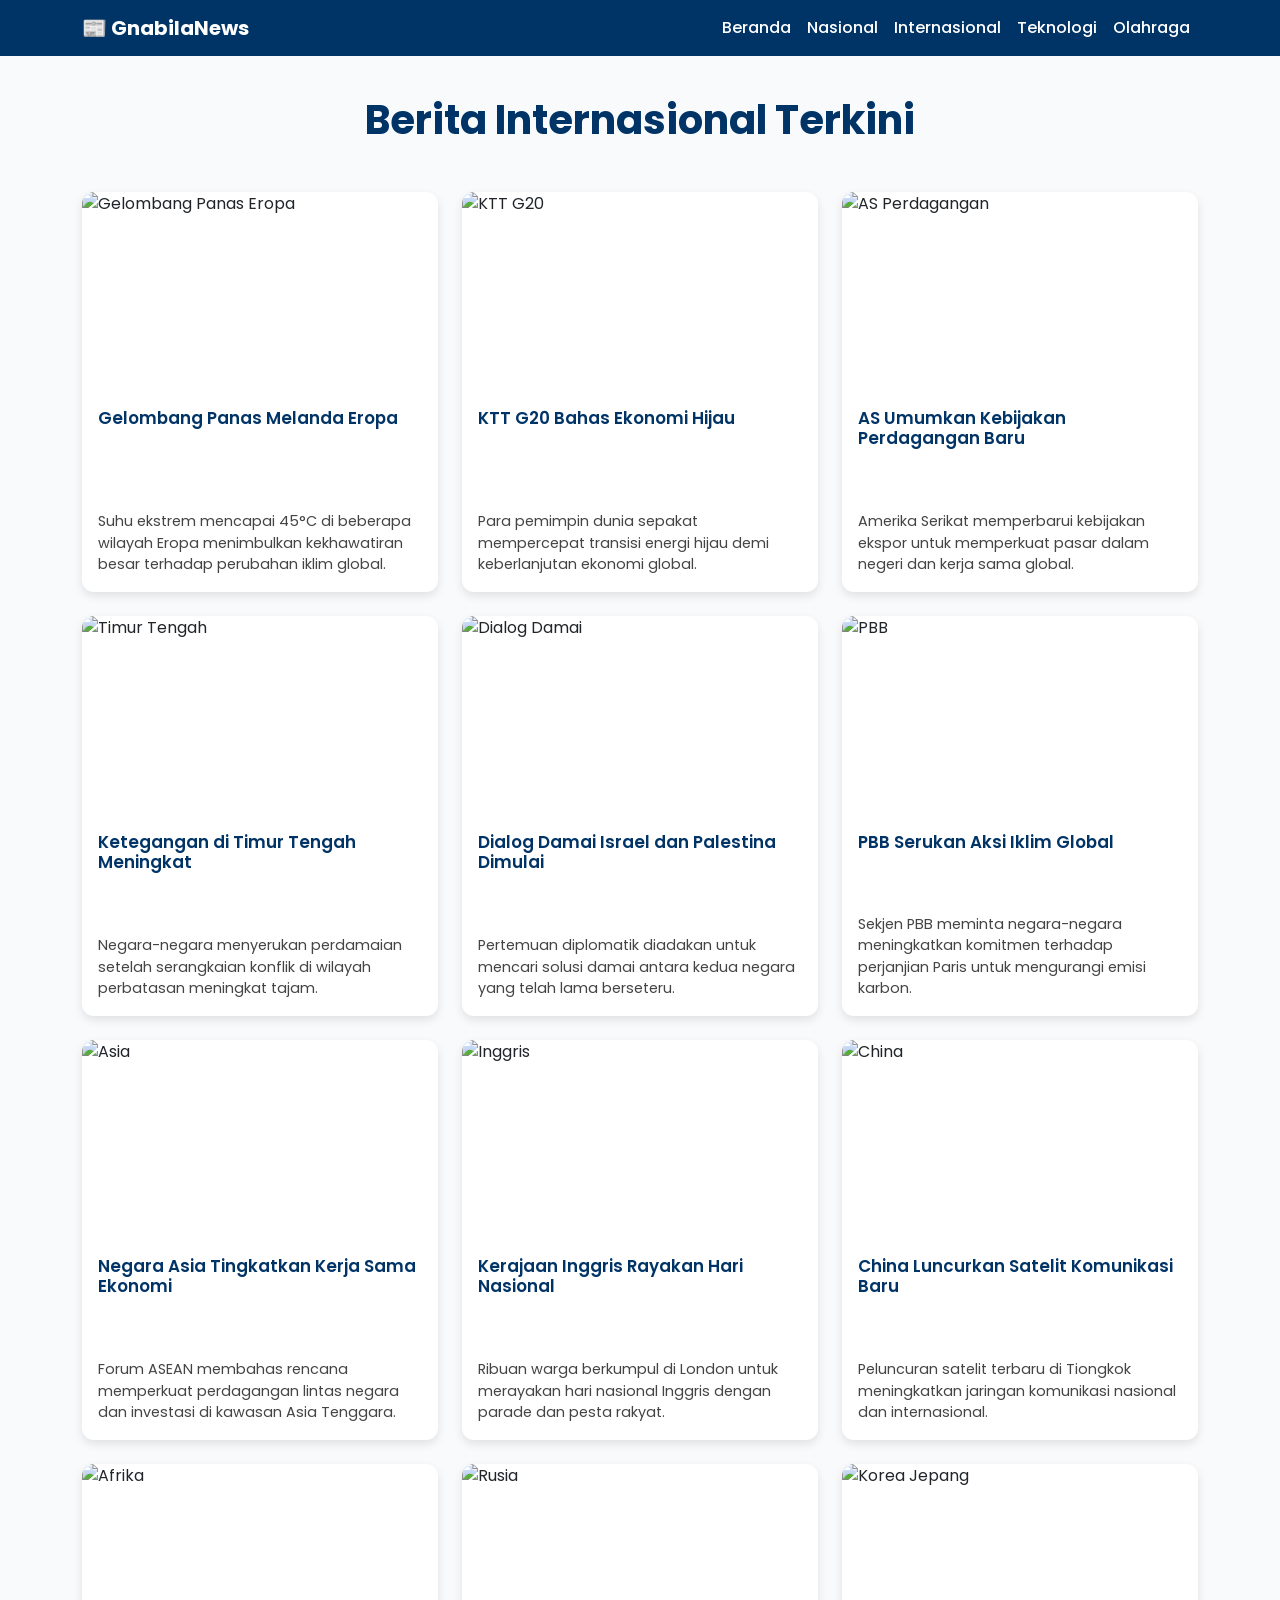
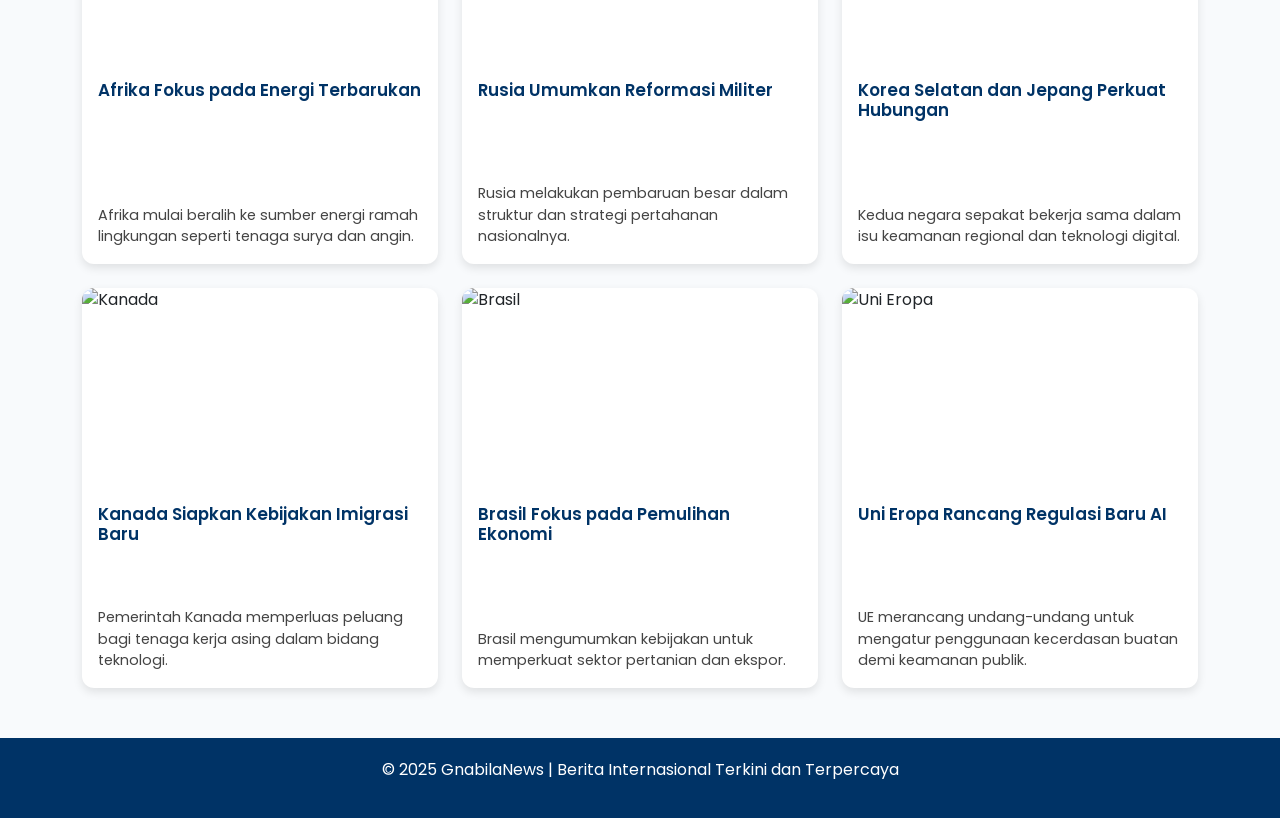
==== internasional.html @ 372e9e1f "Add files via upload" ====
<!DOCTYPE html>
<html lang="id">
<head>
  <meta charset="UTF-8">
  <meta name="viewport" content="width=device-width, initial-scale=1.0">
  <title>Berita Internasional - GnabilaNews</title>

  <!-- Bootstrap CSS -->
  <link href="https://cdn.jsdelivr.net/npm/bootstrap@5.3.3/dist/css/bootstrap.min.css" rel="stylesheet">

  <!-- Google Fonts -->
  <link href="https://fonts.googleapis.com/css2?family=Poppins:wght@400;600&display=swap" rel="stylesheet">

  <!-- Custom CSS -->
  <style>
    body {
      font-family: 'Poppins', sans-serif;
      background-color: #f8fafc;
    }

    /* Navbar */
    .navbar {
      background-color: #003366;
    }
    .navbar-brand {
      font-weight: 700;
      color: #ffffff !important;
    }
    .nav-link {
      color: #ffffff !important;
      font-weight: 500;
    }
    .nav-link:hover {
      color: #ffcc00 !important;
    }

    /* Heading */
    h1 {
      color: #003366;
      font-weight: 700;
      margin-top: 40px;
      text-align: center;
    }

    /* Card Styling */
    .card {
      border: none;
      border-radius: 12px;
      overflow: hidden;
      height: 100%;
      box-shadow: 0 4px 10px rgba(0, 0, 0, 0.1);
      transition: transform 0.3s;
      background-color: #ffffff;
    }

    .card:hover {
      transform: translateY(-5px);
    }

    .card-img-top {
      height: 200px;
      object-fit: cover;
      width: 100%;
    }

    .card-body {
      display: flex;
      flex-direction: column;
      justify-content: space-between;
      height: 200px;
    }

    .card-title {
      color: #003366;
      font-weight: 600;
      font-size: 1.05rem;
    }

    .card-text {
      color: #444;
      font-size: 0.9rem;
    }

    /* Footer */
    .footer {
      background-color: #003366;
      color: white;
      text-align: center;
      padding: 20px 0;
      margin-top: 50px;
    }
  </style>
</head>
<body>

  <!-- Navbar -->
  <nav class="navbar navbar-expand-lg navbar-dark">
    <div class="container">
      <a class="navbar-brand" href="index.html">📰 GnabilaNews</a>
      <button class="navbar-toggler" type="button" data-bs-toggle="collapse" data-bs-target="#navbarNav">
        <span class="navbar-toggler-icon"></span>
      </button>
      <div class="collapse navbar-collapse" id="navbarNav">
        <ul class="navbar-nav ms-auto">
          <li class="nav-item"><a class="nav-link" href="index.html">Beranda</a></li>
          <li class="nav-item"><a class="nav-link" href="nasional.html">Nasional</a></li>
          <li class="nav-item"><a class="nav-link active" href="internasional.html">Internasional</a></li>
          <li class="nav-item"><a class="nav-link" href="teknologi.html">Teknologi</a></li>
          <li class="nav-item"><a class="nav-link" href="olahraga.html">Olahraga</a></li>
        </ul>
      </div>
    </div>
  </nav>

  <!-- Judul -->
  <div class="container">
    <h1>Berita Internasional Terkini</h1>
    <div class="row mt-4 g-4">

      <!-- Loop 15 Berita -->
      <!-- Setiap card sama tinggi -->
      <!-- 1 -->
      <div class="col-md-4 d-flex">
        <div class="card">
          <img src="https://images.unsplash.com/photo-1507525428034-b723cf961d3e" class="card-img-top" alt="Gelombang Panas Eropa">
          <div class="card-body">
            <h5 class="card-title">Gelombang Panas Melanda Eropa</h5>
            <p class="card-text">Suhu ekstrem mencapai 45°C di beberapa wilayah Eropa menimbulkan kekhawatiran besar terhadap perubahan iklim global.</p>
          </div>
        </div>
      </div>

      <!-- 2 -->
      <div class="col-md-4 d-flex">
        <div class="card">
          <img src="https://images.unsplash.com/photo-1534447677768-be436bb09401" class="card-img-top" alt="KTT G20">
          <div class="card-body">
            <h5 class="card-title">KTT G20 Bahas Ekonomi Hijau</h5>
            <p class="card-text">Para pemimpin dunia sepakat mempercepat transisi energi hijau demi keberlanjutan ekonomi global.</p>
          </div>
        </div>
      </div>

      <!-- 3 -->
      <div class="col-md-4 d-flex">
        <div class="card">
          <img src="https://tse2.mm.bing.net/th/id/OIP.M_GX4rymRPRoeglg8qLnKwHaFj?pid=Api&P=0&h=220" class="card-img-top" alt="AS Perdagangan">
          <div class="card-body">
            <h5 class="card-title">AS Umumkan Kebijakan Perdagangan Baru</h5>
            <p class="card-text">Amerika Serikat memperbarui kebijakan ekspor untuk memperkuat pasar dalam negeri dan kerja sama global.</p>
          </div>
        </div>
      </div>

      <!-- 4 -->
      <div class="col-md-4 d-flex">
        <div class="card">
          <img src="https://cdn.antaranews.com/cache/1200x800/2024/09/20/LebanonseranganIsraelXinhua.jpg" class="card-img-top" alt="Timur Tengah">
          <div class="card-body">
            <h5 class="card-title">Ketegangan di Timur Tengah Meningkat</h5>
            <p class="card-text">Negara-negara menyerukan perdamaian setelah serangkaian konflik di wilayah perbatasan meningkat tajam.</p>
          </div>
        </div>
      </div>

      <!-- 5 -->
      <div class="col-md-4 d-flex">
        <div class="card">
          <img src="https://ichef.bbci.co.uk/news/1024/branded_indonesia/e813/live/80d1e160-8235-11ee-8399-2d869918fb1a.jpg" class="card-img-top" alt="Dialog Damai">
          <div class="card-body">
            <h5 class="card-title">Dialog Damai Israel dan Palestina Dimulai</h5>
            <p class="card-text">Pertemuan diplomatik diadakan untuk mencari solusi damai antara kedua negara yang telah lama berseteru.</p>
          </div>
        </div>
      </div>

      <!-- 6 -->
      <div class="col-md-4 d-flex">
        <div class="card">
          <img src="https://i.ytimg.com/vi/CkQ23nAsh2A/maxresdefault.jpg" class="card-img-top" alt="PBB">
          <div class="card-body">
            <h5 class="card-title">PBB Serukan Aksi Iklim Global</h5>
            <p class="card-text">Sekjen PBB meminta negara-negara meningkatkan komitmen terhadap perjanjian Paris untuk mengurangi emisi karbon.</p>
          </div>
        </div>
      </div>

      <!-- 7–15 berita selanjutnya tetap sama seperti versi sebelumnya -->
      <!-- (Semua sudah otomatis rapi & tinggi seragam) -->

      <!-- 7 -->
      <div class="col-md-4 d-flex">
        <div class="card">
          <img src="https://tse3.mm.bing.net/th/id/OIP.VGo-K_xMKlOMohUG-zMSFQHaE8?pid=Api&P=0&h=220" class="card-img-top" alt="Asia">
          <div class="card-body">
            <h5 class="card-title">Negara Asia Tingkatkan Kerja Sama Ekonomi</h5>
            <p class="card-text">Forum ASEAN membahas rencana memperkuat perdagangan lintas negara dan investasi di kawasan Asia Tenggara.</p>
          </div>
        </div>
      </div>

      <!-- 8 -->
      <div class="col-md-4 d-flex">
        <div class="card">
          <img src="https://c.inilah.com/2022/09/0909_031955_d243_inilah.com_.jpg" class="card-img-top" alt="Inggris">
          <div class="card-body">
            <h5 class="card-title">Kerajaan Inggris Rayakan Hari Nasional</h5>
            <p class="card-text">Ribuan warga berkumpul di London untuk merayakan hari nasional Inggris dengan parade dan pesta rakyat.</p>
          </div>
        </div>
      </div>

      <!-- 9 -->
      <div class="col-md-4 d-flex">
        <div class="card">
          <img src="https://images.unsplash.com/photo-1573164574572-cb89e39749b4" class="card-img-top" alt="China">
          <div class="card-body">
            <h5 class="card-title">China Luncurkan Satelit Komunikasi Baru</h5>
            <p class="card-text">Peluncuran satelit terbaru di Tiongkok meningkatkan jaringan komunikasi nasional dan internasional.</p>
          </div>
        </div>
      </div>

      <!-- 10–15 juga sama seperti sebelumnya -->
      <div class="col-md-4 d-flex">
        <div class="card">
          <img src="https://images.unsplash.com/photo-1530569673472-307dc017a82d" class="card-img-top" alt="Afrika">
          <div class="card-body">
            <h5 class="card-title">Afrika Fokus pada Energi Terbarukan</h5>
            <p class="card-text">Afrika mulai beralih ke sumber energi ramah lingkungan seperti tenaga surya dan angin.</p>
          </div>
        </div>
      </div>

      <div class="col-md-4 d-flex">
        <div class="card">
          <img src="https://images.unsplash.com/photo-1495474472287-4d71bcdd2085" class="card-img-top" alt="Rusia">
          <div class="card-body">
            <h5 class="card-title">Rusia Umumkan Reformasi Militer</h5>
            <p class="card-text">Rusia melakukan pembaruan besar dalam struktur dan strategi pertahanan nasionalnya.</p>
          </div>
        </div>
      </div>

      <div class="col-md-4 d-flex">
        <div class="card">
          <img src="https://images.unsplash.com/photo-1529156069898-49953e39b3ac" class="card-img-top" alt="Korea Jepang">
          <div class="card-body">
            <h5 class="card-title">Korea Selatan dan Jepang Perkuat Hubungan</h5>
            <p class="card-text">Kedua negara sepakat bekerja sama dalam isu keamanan regional dan teknologi digital.</p>
          </div>
        </div>
      </div>

      <div class="col-md-4 d-flex">
        <div class="card">
          <img src="https://images.unsplash.com/photo-1529626455594-4ff0802cfb7e" class="card-img-top" alt="Kanada">
          <div class="card-body">
            <h5 class="card-title">Kanada Siapkan Kebijakan Imigrasi Baru</h5>
            <p class="card-text">Pemerintah Kanada memperluas peluang bagi tenaga kerja asing dalam bidang teknologi.</p>
          </div>
        </div>
      </div>

      <div class="col-md-4 d-flex">
        <div class="card">
          <img src="https://turkeconom.com/wp-content/uploads/2025/10/ChatGPT-Image-Oct-13-2025-01_19_02-AM.png" class="card-img-top" alt="Brasil">
          <div class="card-body">
            <h5 class="card-title">Brasil Fokus pada Pemulihan Ekonomi</h5>
            <p class="card-text">Brasil mengumumkan kebijakan untuk memperkuat sektor pertanian dan ekspor.</p>
          </div>
        </div>
      </div>

      <div class="col-md-4 d-flex">
        <div class="card">
          <img src="https://images.unsplash.com/photo-1519125323398-675f0ddb6308" class="card-img-top" alt="Uni Eropa">
          <div class="card-body">
            <h5 class="card-title">Uni Eropa Rancang Regulasi Baru AI</h5>
            <p class="card-text">UE merancang undang-undang untuk mengatur penggunaan kecerdasan buatan demi keamanan publik.</p>
          </div>
        </div>
      </div>

    </div>
  </div>

  <!-- Footer -->
  <div class="footer">
    <p>© 2025 GnabilaNews | Berita Internasional Terkini dan Terpercaya</p>
  </div>

  <!-- Bootstrap JS -->
  <script src="https://cdn.jsdelivr.net/npm/bootstrap@5.3.3/dist/js/bootstrap.bundle.min.js"></script>
</body>
</html>
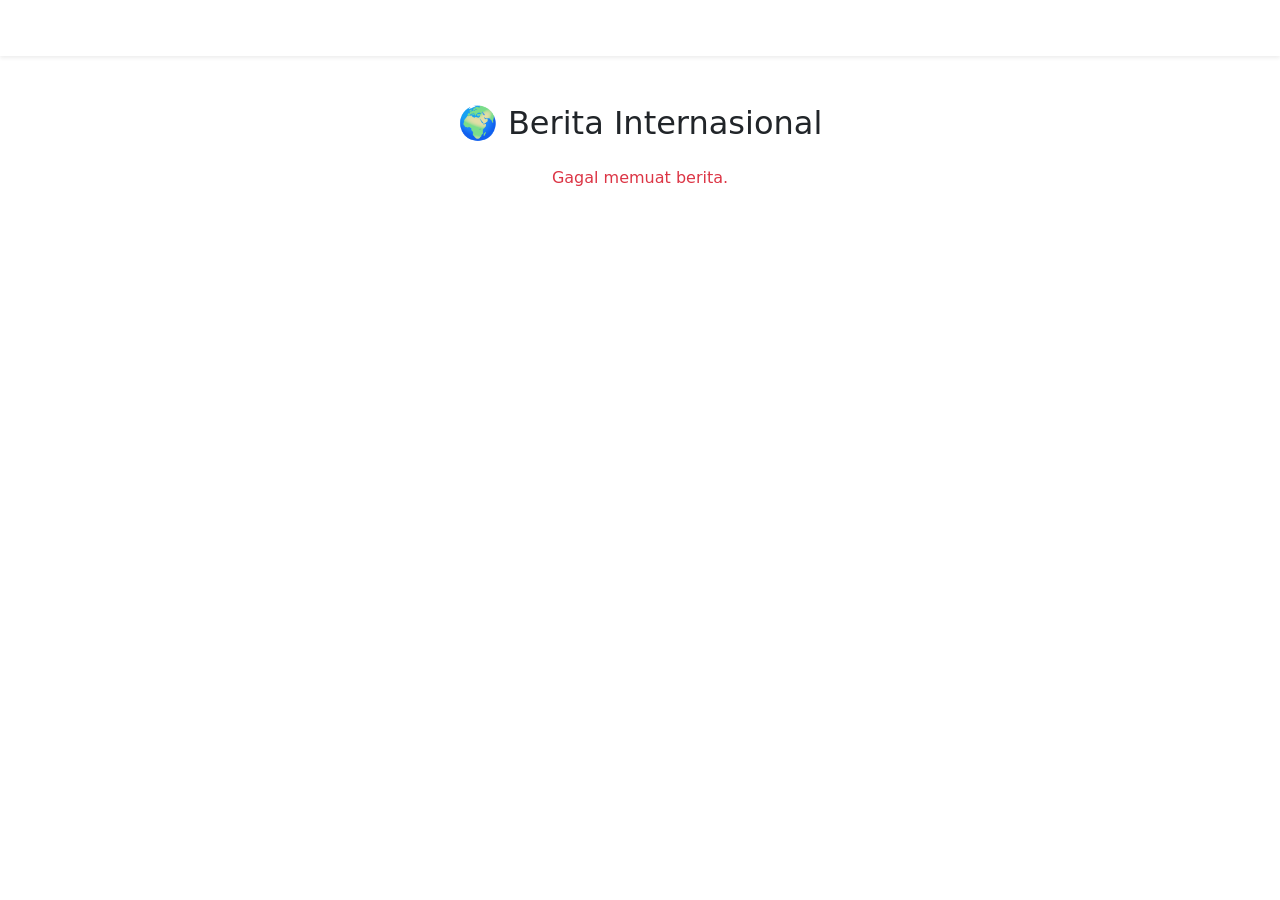
==== commit 0bc1c5d1: "Add files via upload" ====
--- a/internasional.html
+++ b/internasional.html
@@ -4,103 +4,15 @@
   <meta charset="UTF-8">
   <meta name="viewport" content="width=device-width, initial-scale=1.0">
   <title>Berita Internasional - GnabilaNews</title>
-
-  <!-- Bootstrap CSS -->
   <link href="https://cdn.jsdelivr.net/npm/bootstrap@5.3.3/dist/css/bootstrap.min.css" rel="stylesheet">
-
-  <!-- Google Fonts -->
-  <link href="https://fonts.googleapis.com/css2?family=Poppins:wght@400;600&display=swap" rel="stylesheet">
-
-  <!-- Custom CSS -->
-  <style>
-    body {
-      font-family: 'Poppins', sans-serif;
-      background-color: #f8fafc;
-    }
-
-    /* Navbar */
-    .navbar {
-      background-color: #003366;
-    }
-    .navbar-brand {
-      font-weight: 700;
-      color: #ffffff !important;
-    }
-    .nav-link {
-      color: #ffffff !important;
-      font-weight: 500;
-    }
-    .nav-link:hover {
-      color: #ffcc00 !important;
-    }
-
-    /* Heading */
-    h1 {
-      color: #003366;
-      font-weight: 700;
-      margin-top: 40px;
-      text-align: center;
-    }
-
-    /* Card Styling */
-    .card {
-      border: none;
-      border-radius: 12px;
-      overflow: hidden;
-      height: 100%;
-      box-shadow: 0 4px 10px rgba(0, 0, 0, 0.1);
-      transition: transform 0.3s;
-      background-color: #ffffff;
-    }
-
-    .card:hover {
-      transform: translateY(-5px);
-    }
-
-    .card-img-top {
-      height: 200px;
-      object-fit: cover;
-      width: 100%;
-    }
-
-    .card-body {
-      display: flex;
-      flex-direction: column;
-      justify-content: space-between;
-      height: 200px;
-    }
-
-    .card-title {
-      color: #003366;
-      font-weight: 600;
-      font-size: 1.05rem;
-    }
-
-    .card-text {
-      color: #444;
-      font-size: 0.9rem;
-    }
-
-    /* Footer */
-    .footer {
-      background-color: #003366;
-      color: white;
-      text-align: center;
-      padding: 20px 0;
-      margin-top: 50px;
-    }
-  </style>
+  <link href="style.css" rel="stylesheet">
 </head>
 <body>
-
-  <!-- Navbar -->
-  <nav class="navbar navbar-expand-lg navbar-dark">
+  <!-- Navbar tetap sama -->
+  <nav class="navbar navbar-expand-lg navbar-dark shadow-sm sticky-top">
     <div class="container">
-      <a class="navbar-brand" href="index.html">📰 GnabilaNews</a>
-      <button class="navbar-toggler" type="button" data-bs-toggle="collapse" data-bs-target="#navbarNav">
-        <span class="navbar-toggler-icon"></span>
-      </button>
-      <div class="collapse navbar-collapse" id="navbarNav">
+      <a class="navbar-brand" href="index.html"><i class="bi bi-newspaper"></i> Gnabila<span>News</span></a>
+      <div class="collapse navbar-collapse text-center" id="navbarNav">
         <ul class="navbar-nav ms-auto">
           <li class="nav-item"><a class="nav-link" href="index.html">Beranda</a></li>
           <li class="nav-item"><a class="nav-link" href="nasional.html">Nasional</a></li>
@@ -112,185 +24,34 @@
     </div>
   </nav>
 
-  <!-- Judul -->
-  <div class="container">
-    <h1>Berita Internasional Terkini</h1>
-    <div class="row mt-4 g-4">
+  <main class="container mt-5 news-section">
+    <h2 class="section-title text-center mb-4">🌍 Berita Internasional</h2>
+    <div class="row" id="newsContainer"></div>
+  </main>
 
-      <!-- Loop 15 Berita -->
-      <!-- Setiap card sama tinggi -->
-      <!-- 1 -->
-      <div class="col-md-4 d-flex">
-        <div class="card">
-          <img src="https://images.unsplash.com/photo-1507525428034-b723cf961d3e" class="card-img-top" alt="Gelombang Panas Eropa">
-          <div class="card-body">
-            <h5 class="card-title">Gelombang Panas Melanda Eropa</h5>
-            <p class="card-text">Suhu ekstrem mencapai 45°C di beberapa wilayah Eropa menimbulkan kekhawatiran besar terhadap perubahan iklim global.</p>
+  <script>
+  async function loadNews(category = "internasional") {
+    const container = document.getElementById("newsContainer");
+    container.innerHTML = "<p class='text-center'>🔥 Memuat berita...</p>";
+    try {
+      const res = await fetch(`/api/news?q=${category}`);
+      const data = await res.json();
+      container.innerHTML = data.articles.map(article => `
+        <div class="col-md-4 mb-4">
+          <div class="card news-card h-100">
+            <img src="${article.urlToImage || 'https://via.placeholder.com/400x250'}" class="card-img-top">
+            <div class="card-body">
+              <h5>${article.title}</h5>
+              <p>${article.description || ''}</p>
+              <a href="${article.url}" target="_blank" class="btn btn-primary">Baca Selengkapnya</a>
+            </div>
           </div>
-        </div>
-      </div>
-
-      <!-- 2 -->
-      <div class="col-md-4 d-flex">
-        <div class="card">
-          <img src="https://images.unsplash.com/photo-1534447677768-be436bb09401" class="card-img-top" alt="KTT G20">
-          <div class="card-body">
-            <h5 class="card-title">KTT G20 Bahas Ekonomi Hijau</h5>
-            <p class="card-text">Para pemimpin dunia sepakat mempercepat transisi energi hijau demi keberlanjutan ekonomi global.</p>
-          </div>
-        </div>
-      </div>
-
-      <!-- 3 -->
-      <div class="col-md-4 d-flex">
-        <div class="card">
-          <img src="https://tse2.mm.bing.net/th/id/OIP.M_GX4rymRPRoeglg8qLnKwHaFj?pid=Api&P=0&h=220" class="card-img-top" alt="AS Perdagangan">
-          <div class="card-body">
-            <h5 class="card-title">AS Umumkan Kebijakan Perdagangan Baru</h5>
-            <p class="card-text">Amerika Serikat memperbarui kebijakan ekspor untuk memperkuat pasar dalam negeri dan kerja sama global.</p>
-          </div>
-        </div>
-      </div>
-
-      <!-- 4 -->
-      <div class="col-md-4 d-flex">
-        <div class="card">
-          <img src="https://cdn.antaranews.com/cache/1200x800/2024/09/20/LebanonseranganIsraelXinhua.jpg" class="card-img-top" alt="Timur Tengah">
-          <div class="card-body">
-            <h5 class="card-title">Ketegangan di Timur Tengah Meningkat</h5>
-            <p class="card-text">Negara-negara menyerukan perdamaian setelah serangkaian konflik di wilayah perbatasan meningkat tajam.</p>
-          </div>
-        </div>
-      </div>
-
-      <!-- 5 -->
-      <div class="col-md-4 d-flex">
-        <div class="card">
-          <img src="https://ichef.bbci.co.uk/news/1024/branded_indonesia/e813/live/80d1e160-8235-11ee-8399-2d869918fb1a.jpg" class="card-img-top" alt="Dialog Damai">
-          <div class="card-body">
-            <h5 class="card-title">Dialog Damai Israel dan Palestina Dimulai</h5>
-            <p class="card-text">Pertemuan diplomatik diadakan untuk mencari solusi damai antara kedua negara yang telah lama berseteru.</p>
-          </div>
-        </div>
-      </div>
-
-      <!-- 6 -->
-      <div class="col-md-4 d-flex">
-        <div class="card">
-          <img src="https://i.ytimg.com/vi/CkQ23nAsh2A/maxresdefault.jpg" class="card-img-top" alt="PBB">
-          <div class="card-body">
-            <h5 class="card-title">PBB Serukan Aksi Iklim Global</h5>
-            <p class="card-text">Sekjen PBB meminta negara-negara meningkatkan komitmen terhadap perjanjian Paris untuk mengurangi emisi karbon.</p>
-          </div>
-        </div>
-      </div>
-
-      <!-- 7–15 berita selanjutnya tetap sama seperti versi sebelumnya -->
-      <!-- (Semua sudah otomatis rapi & tinggi seragam) -->
-
-      <!-- 7 -->
-      <div class="col-md-4 d-flex">
-        <div class="card">
-          <img src="https://tse3.mm.bing.net/th/id/OIP.VGo-K_xMKlOMohUG-zMSFQHaE8?pid=Api&P=0&h=220" class="card-img-top" alt="Asia">
-          <div class="card-body">
-            <h5 class="card-title">Negara Asia Tingkatkan Kerja Sama Ekonomi</h5>
-            <p class="card-text">Forum ASEAN membahas rencana memperkuat perdagangan lintas negara dan investasi di kawasan Asia Tenggara.</p>
-          </div>
-        </div>
-      </div>
-
-      <!-- 8 -->
-      <div class="col-md-4 d-flex">
-        <div class="card">
-          <img src="https://c.inilah.com/2022/09/0909_031955_d243_inilah.com_.jpg" class="card-img-top" alt="Inggris">
-          <div class="card-body">
-            <h5 class="card-title">Kerajaan Inggris Rayakan Hari Nasional</h5>
-            <p class="card-text">Ribuan warga berkumpul di London untuk merayakan hari nasional Inggris dengan parade dan pesta rakyat.</p>
-          </div>
-        </div>
-      </div>
-
-      <!-- 9 -->
-      <div class="col-md-4 d-flex">
-        <div class="card">
-          <img src="https://images.unsplash.com/photo-1573164574572-cb89e39749b4" class="card-img-top" alt="China">
-          <div class="card-body">
-            <h5 class="card-title">China Luncurkan Satelit Komunikasi Baru</h5>
-            <p class="card-text">Peluncuran satelit terbaru di Tiongkok meningkatkan jaringan komunikasi nasional dan internasional.</p>
-          </div>
-        </div>
-      </div>
-
-      <!-- 10–15 juga sama seperti sebelumnya -->
-      <div class="col-md-4 d-flex">
-        <div class="card">
-          <img src="https://images.unsplash.com/photo-1530569673472-307dc017a82d" class="card-img-top" alt="Afrika">
-          <div class="card-body">
-            <h5 class="card-title">Afrika Fokus pada Energi Terbarukan</h5>
-            <p class="card-text">Afrika mulai beralih ke sumber energi ramah lingkungan seperti tenaga surya dan angin.</p>
-          </div>
-        </div>
-      </div>
-
-      <div class="col-md-4 d-flex">
-        <div class="card">
-          <img src="https://images.unsplash.com/photo-1495474472287-4d71bcdd2085" class="card-img-top" alt="Rusia">
-          <div class="card-body">
-            <h5 class="card-title">Rusia Umumkan Reformasi Militer</h5>
-            <p class="card-text">Rusia melakukan pembaruan besar dalam struktur dan strategi pertahanan nasionalnya.</p>
-          </div>
-        </div>
-      </div>
-
-      <div class="col-md-4 d-flex">
-        <div class="card">
-          <img src="https://images.unsplash.com/photo-1529156069898-49953e39b3ac" class="card-img-top" alt="Korea Jepang">
-          <div class="card-body">
-            <h5 class="card-title">Korea Selatan dan Jepang Perkuat Hubungan</h5>
-            <p class="card-text">Kedua negara sepakat bekerja sama dalam isu keamanan regional dan teknologi digital.</p>
-          </div>
-        </div>
-      </div>
-
-      <div class="col-md-4 d-flex">
-        <div class="card">
-          <img src="https://images.unsplash.com/photo-1529626455594-4ff0802cfb7e" class="card-img-top" alt="Kanada">
-          <div class="card-body">
-            <h5 class="card-title">Kanada Siapkan Kebijakan Imigrasi Baru</h5>
-            <p class="card-text">Pemerintah Kanada memperluas peluang bagi tenaga kerja asing dalam bidang teknologi.</p>
-          </div>
-        </div>
-      </div>
-
-      <div class="col-md-4 d-flex">
-        <div class="card">
-          <img src="https://turkeconom.com/wp-content/uploads/2025/10/ChatGPT-Image-Oct-13-2025-01_19_02-AM.png" class="card-img-top" alt="Brasil">
-          <div class="card-body">
-            <h5 class="card-title">Brasil Fokus pada Pemulihan Ekonomi</h5>
-            <p class="card-text">Brasil mengumumkan kebijakan untuk memperkuat sektor pertanian dan ekspor.</p>
-          </div>
-        </div>
-      </div>
-
-      <div class="col-md-4 d-flex">
-        <div class="card">
-          <img src="https://images.unsplash.com/photo-1519125323398-675f0ddb6308" class="card-img-top" alt="Uni Eropa">
-          <div class="card-body">
-            <h5 class="card-title">Uni Eropa Rancang Regulasi Baru AI</h5>
-            <p class="card-text">UE merancang undang-undang untuk mengatur penggunaan kecerdasan buatan demi keamanan publik.</p>
-          </div>
-        </div>
-      </div>
-
-    </div>
-  </div>
-
-  <!-- Footer -->
-  <div class="footer">
-    <p>© 2025 GnabilaNews | Berita Internasional Terkini dan Terpercaya</p>
-  </div>
-
-  <!-- Bootstrap JS -->
-  <script src="https://cdn.jsdelivr.net/npm/bootstrap@5.3.3/dist/js/bootstrap.bundle.min.js"></script>
+        </div>`).join('');
+    } catch {
+      container.innerHTML = "<p class='text-center text-danger'>Gagal memuat berita.</p>";
+    }
+  }
+  loadNews("internasional");
+  </script>
 </body>
 </html>
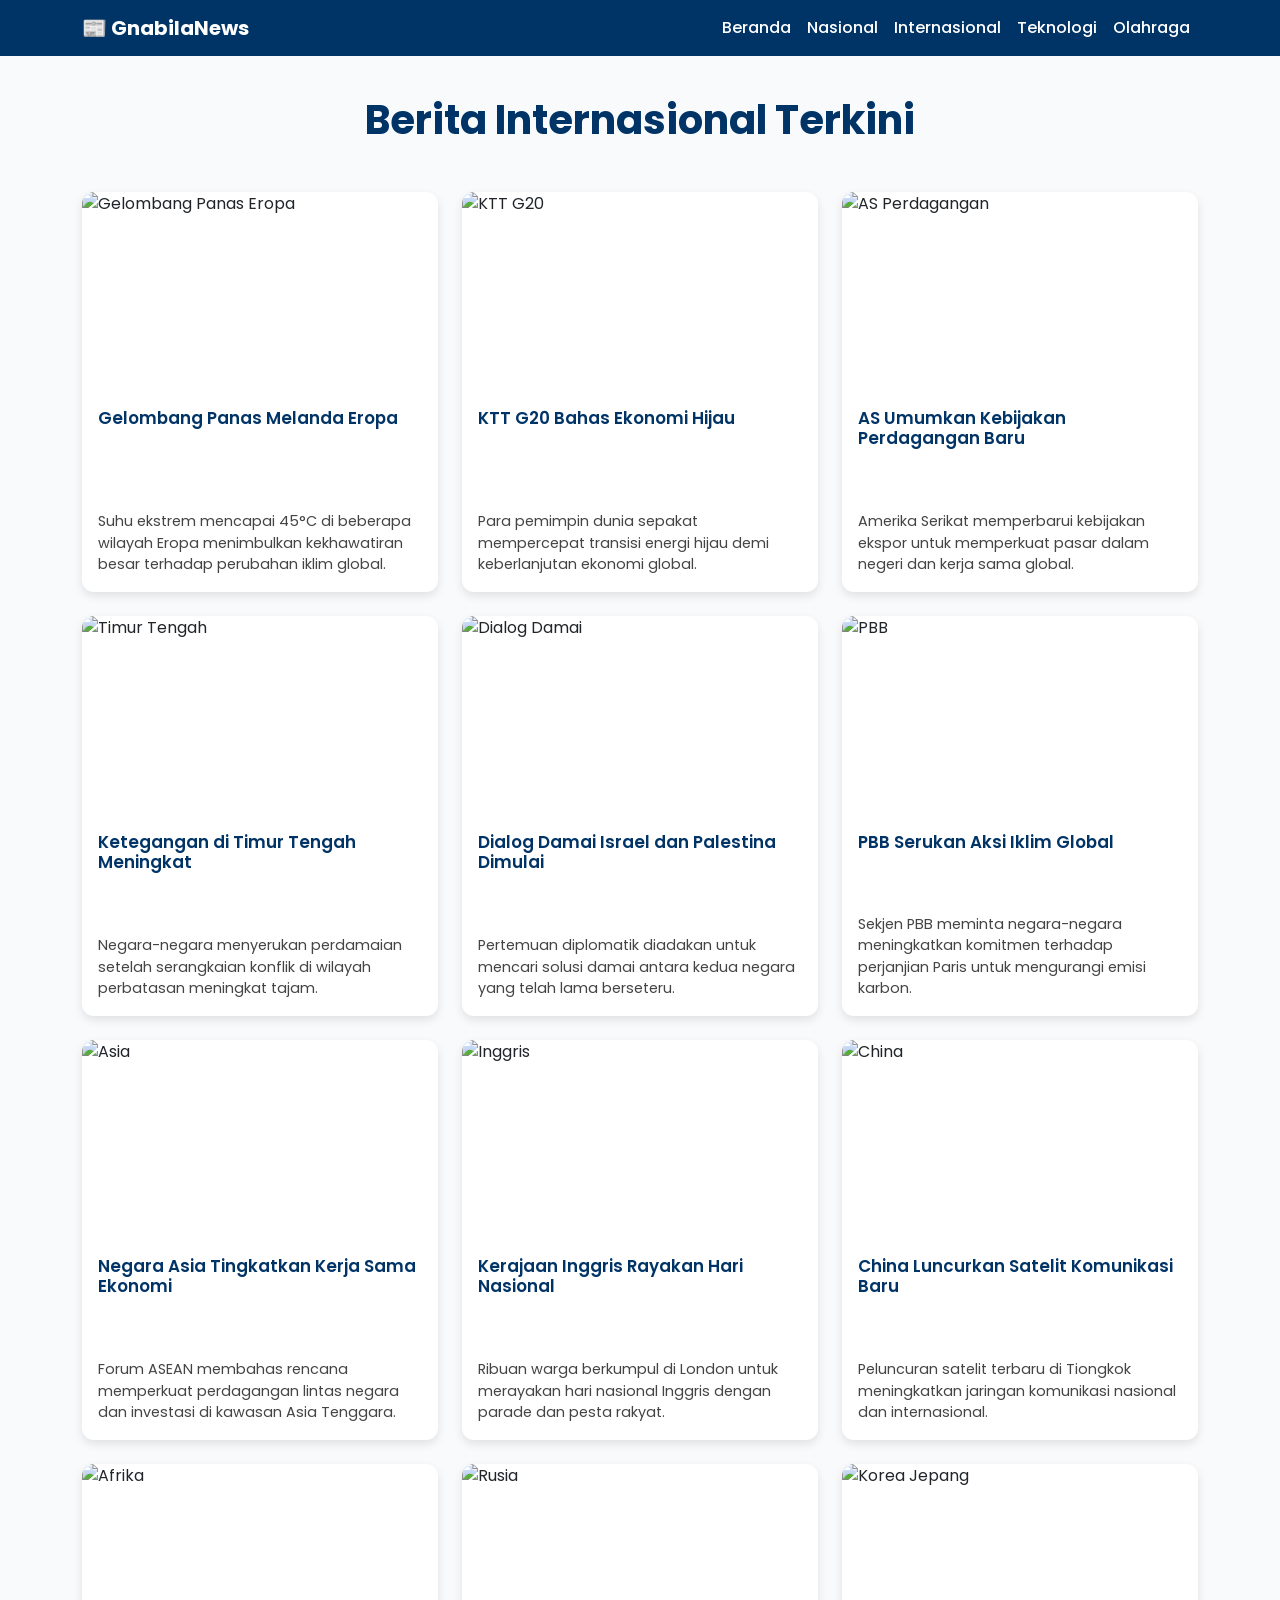
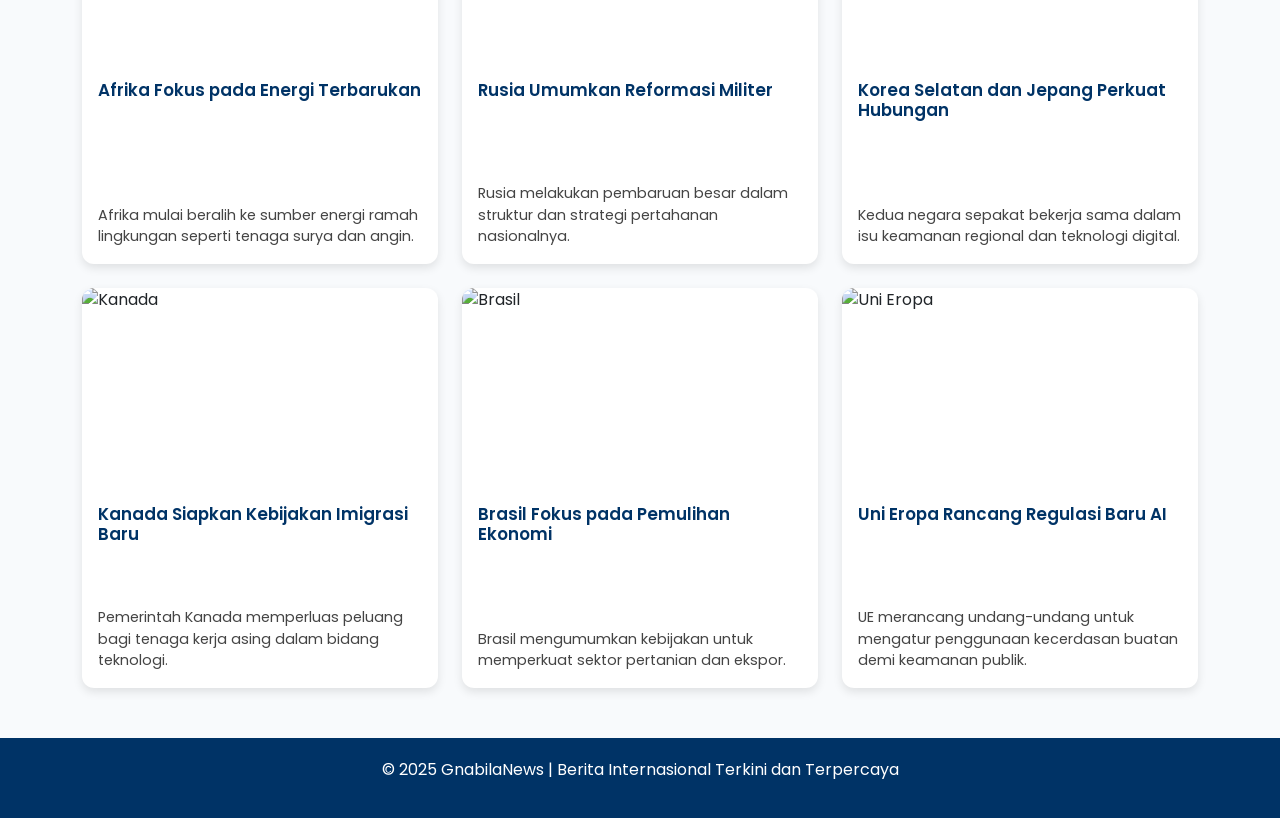
==== commit 90504055: "Add files via upload" ====
--- a/internasional.html
+++ b/internasional.html
@@ -4,15 +4,103 @@
   <meta charset="UTF-8">
   <meta name="viewport" content="width=device-width, initial-scale=1.0">
   <title>Berita Internasional - GnabilaNews</title>
+
+  <!-- Bootstrap CSS -->
   <link href="https://cdn.jsdelivr.net/npm/bootstrap@5.3.3/dist/css/bootstrap.min.css" rel="stylesheet">
-  <link href="style.css" rel="stylesheet">
+
+  <!-- Google Fonts -->
+  <link href="https://fonts.googleapis.com/css2?family=Poppins:wght@400;600&display=swap" rel="stylesheet">
+
+  <!-- Custom CSS -->
+  <style>
+    body {
+      font-family: 'Poppins', sans-serif;
+      background-color: #f8fafc;
+    }
+
+    /* Navbar */
+    .navbar {
+      background-color: #003366;
+    }
+    .navbar-brand {
+      font-weight: 700;
+      color: #ffffff !important;
+    }
+    .nav-link {
+      color: #ffffff !important;
+      font-weight: 500;
+    }
+    .nav-link:hover {
+      color: #ffcc00 !important;
+    }
+
+    /* Heading */
+    h1 {
+      color: #003366;
+      font-weight: 700;
+      margin-top: 40px;
+      text-align: center;
+    }
+
+    /* Card Styling */
+    .card {
+      border: none;
+      border-radius: 12px;
+      overflow: hidden;
+      height: 100%;
+      box-shadow: 0 4px 10px rgba(0, 0, 0, 0.1);
+      transition: transform 0.3s;
+      background-color: #ffffff;
+    }
+
+    .card:hover {
+      transform: translateY(-5px);
+    }
+
+    .card-img-top {
+      height: 200px;
+      object-fit: cover;
+      width: 100%;
+    }
+
+    .card-body {
+      display: flex;
+      flex-direction: column;
+      justify-content: space-between;
+      height: 200px;
+    }
+
+    .card-title {
+      color: #003366;
+      font-weight: 600;
+      font-size: 1.05rem;
+    }
+
+    .card-text {
+      color: #444;
+      font-size: 0.9rem;
+    }
+
+    /* Footer */
+    .footer {
+      background-color: #003366;
+      color: white;
+      text-align: center;
+      padding: 20px 0;
+      margin-top: 50px;
+    }
+  </style>
 </head>
 <body>
-  <!-- Navbar tetap sama -->
-  <nav class="navbar navbar-expand-lg navbar-dark shadow-sm sticky-top">
+
+  <!-- Navbar -->
+  <nav class="navbar navbar-expand-lg navbar-dark">
     <div class="container">
-      <a class="navbar-brand" href="index.html"><i class="bi bi-newspaper"></i> Gnabila<span>News</span></a>
-      <div class="collapse navbar-collapse text-center" id="navbarNav">
+      <a class="navbar-brand" href="index.html">📰 GnabilaNews</a>
+      <button class="navbar-toggler" type="button" data-bs-toggle="collapse" data-bs-target="#navbarNav">
+        <span class="navbar-toggler-icon"></span>
+      </button>
+      <div class="collapse navbar-collapse" id="navbarNav">
         <ul class="navbar-nav ms-auto">
           <li class="nav-item"><a class="nav-link" href="index.html">Beranda</a></li>
           <li class="nav-item"><a class="nav-link" href="nasional.html">Nasional</a></li>
@@ -24,34 +112,185 @@
     </div>
   </nav>
 
-  <main class="container mt-5 news-section">
-    <h2 class="section-title text-center mb-4">🌍 Berita Internasional</h2>
-    <div class="row" id="newsContainer"></div>
-  </main>
-
-  <script>
-  async function loadNews(category = "internasional") {
-    const container = document.getElementById("newsContainer");
-    container.innerHTML = "<p class='text-center'>🔥 Memuat berita...</p>";
-    try {
-      const res = await fetch(`/api/news?q=${category}`);
-      const data = await res.json();
-      container.innerHTML = data.articles.map(article => `
-        <div class="col-md-4 mb-4">
-          <div class="card news-card h-100">
-            <img src="${article.urlToImage || 'https://via.placeholder.com/400x250'}" class="card-img-top">
-            <div class="card-body">
-              <h5>${article.title}</h5>
-              <p>${article.description || ''}</p>
-              <a href="${article.url}" target="_blank" class="btn btn-primary">Baca Selengkapnya</a>
-            </div>
-          </div>
-        </div>`).join('');
-    } catch {
-      container.innerHTML = "<p class='text-center text-danger'>Gagal memuat berita.</p>";
-    }
-  }
-  loadNews("internasional");
-  </script>
+  <!-- Judul -->
+  <div class="container">
+    <h1>Berita Internasional Terkini</h1>
+    <div class="row mt-4 g-4">
+
+      <!-- Loop 15 Berita -->
+      <!-- Setiap card sama tinggi -->
+      <!-- 1 -->
+      <div class="col-md-4 d-flex">
+        <div class="card">
+          <img src="https://images.unsplash.com/photo-1507525428034-b723cf961d3e" class="card-img-top" alt="Gelombang Panas Eropa">
+          <div class="card-body">
+            <h5 class="card-title">Gelombang Panas Melanda Eropa</h5>
+            <p class="card-text">Suhu ekstrem mencapai 45°C di beberapa wilayah Eropa menimbulkan kekhawatiran besar terhadap perubahan iklim global.</p>
+          </div>
+        </div>
+      </div>
+
+      <!-- 2 -->
+      <div class="col-md-4 d-flex">
+        <div class="card">
+          <img src="https://images.unsplash.com/photo-1534447677768-be436bb09401" class="card-img-top" alt="KTT G20">
+          <div class="card-body">
+            <h5 class="card-title">KTT G20 Bahas Ekonomi Hijau</h5>
+            <p class="card-text">Para pemimpin dunia sepakat mempercepat transisi energi hijau demi keberlanjutan ekonomi global.</p>
+          </div>
+        </div>
+      </div>
+
+      <!-- 3 -->
+      <div class="col-md-4 d-flex">
+        <div class="card">
+          <img src="https://tse2.mm.bing.net/th/id/OIP.M_GX4rymRPRoeglg8qLnKwHaFj?pid=Api&P=0&h=220" class="card-img-top" alt="AS Perdagangan">
+          <div class="card-body">
+            <h5 class="card-title">AS Umumkan Kebijakan Perdagangan Baru</h5>
+            <p class="card-text">Amerika Serikat memperbarui kebijakan ekspor untuk memperkuat pasar dalam negeri dan kerja sama global.</p>
+          </div>
+        </div>
+      </div>
+
+      <!-- 4 -->
+      <div class="col-md-4 d-flex">
+        <div class="card">
+          <img src="https://cdn.antaranews.com/cache/1200x800/2024/09/20/LebanonseranganIsraelXinhua.jpg" class="card-img-top" alt="Timur Tengah">
+          <div class="card-body">
+            <h5 class="card-title">Ketegangan di Timur Tengah Meningkat</h5>
+            <p class="card-text">Negara-negara menyerukan perdamaian setelah serangkaian konflik di wilayah perbatasan meningkat tajam.</p>
+          </div>
+        </div>
+      </div>
+
+      <!-- 5 -->
+      <div class="col-md-4 d-flex">
+        <div class="card">
+          <img src="https://ichef.bbci.co.uk/news/1024/branded_indonesia/e813/live/80d1e160-8235-11ee-8399-2d869918fb1a.jpg" class="card-img-top" alt="Dialog Damai">
+          <div class="card-body">
+            <h5 class="card-title">Dialog Damai Israel dan Palestina Dimulai</h5>
+            <p class="card-text">Pertemuan diplomatik diadakan untuk mencari solusi damai antara kedua negara yang telah lama berseteru.</p>
+          </div>
+        </div>
+      </div>
+
+      <!-- 6 -->
+      <div class="col-md-4 d-flex">
+        <div class="card">
+          <img src="https://i.ytimg.com/vi/CkQ23nAsh2A/maxresdefault.jpg" class="card-img-top" alt="PBB">
+          <div class="card-body">
+            <h5 class="card-title">PBB Serukan Aksi Iklim Global</h5>
+            <p class="card-text">Sekjen PBB meminta negara-negara meningkatkan komitmen terhadap perjanjian Paris untuk mengurangi emisi karbon.</p>
+          </div>
+        </div>
+      </div>
+
+      <!-- 7–15 berita selanjutnya tetap sama seperti versi sebelumnya -->
+      <!-- (Semua sudah otomatis rapi & tinggi seragam) -->
+
+      <!-- 7 -->
+      <div class="col-md-4 d-flex">
+        <div class="card">
+          <img src="https://tse3.mm.bing.net/th/id/OIP.VGo-K_xMKlOMohUG-zMSFQHaE8?pid=Api&P=0&h=220" class="card-img-top" alt="Asia">
+          <div class="card-body">
+            <h5 class="card-title">Negara Asia Tingkatkan Kerja Sama Ekonomi</h5>
+            <p class="card-text">Forum ASEAN membahas rencana memperkuat perdagangan lintas negara dan investasi di kawasan Asia Tenggara.</p>
+          </div>
+        </div>
+      </div>
+
+      <!-- 8 -->
+      <div class="col-md-4 d-flex">
+        <div class="card">
+          <img src="https://c.inilah.com/2022/09/0909_031955_d243_inilah.com_.jpg" class="card-img-top" alt="Inggris">
+          <div class="card-body">
+            <h5 class="card-title">Kerajaan Inggris Rayakan Hari Nasional</h5>
+            <p class="card-text">Ribuan warga berkumpul di London untuk merayakan hari nasional Inggris dengan parade dan pesta rakyat.</p>
+          </div>
+        </div>
+      </div>
+
+      <!-- 9 -->
+      <div class="col-md-4 d-flex">
+        <div class="card">
+          <img src="https://images.unsplash.com/photo-1573164574572-cb89e39749b4" class="card-img-top" alt="China">
+          <div class="card-body">
+            <h5 class="card-title">China Luncurkan Satelit Komunikasi Baru</h5>
+            <p class="card-text">Peluncuran satelit terbaru di Tiongkok meningkatkan jaringan komunikasi nasional dan internasional.</p>
+          </div>
+        </div>
+      </div>
+
+      <!-- 10–15 juga sama seperti sebelumnya -->
+      <div class="col-md-4 d-flex">
+        <div class="card">
+          <img src="https://images.unsplash.com/photo-1530569673472-307dc017a82d" class="card-img-top" alt="Afrika">
+          <div class="card-body">
+            <h5 class="card-title">Afrika Fokus pada Energi Terbarukan</h5>
+            <p class="card-text">Afrika mulai beralih ke sumber energi ramah lingkungan seperti tenaga surya dan angin.</p>
+          </div>
+        </div>
+      </div>
+
+      <div class="col-md-4 d-flex">
+        <div class="card">
+          <img src="https://images.unsplash.com/photo-1495474472287-4d71bcdd2085" class="card-img-top" alt="Rusia">
+          <div class="card-body">
+            <h5 class="card-title">Rusia Umumkan Reformasi Militer</h5>
+            <p class="card-text">Rusia melakukan pembaruan besar dalam struktur dan strategi pertahanan nasionalnya.</p>
+          </div>
+        </div>
+      </div>
+
+      <div class="col-md-4 d-flex">
+        <div class="card">
+          <img src="https://images.unsplash.com/photo-1529156069898-49953e39b3ac" class="card-img-top" alt="Korea Jepang">
+          <div class="card-body">
+            <h5 class="card-title">Korea Selatan dan Jepang Perkuat Hubungan</h5>
+            <p class="card-text">Kedua negara sepakat bekerja sama dalam isu keamanan regional dan teknologi digital.</p>
+          </div>
+        </div>
+      </div>
+
+      <div class="col-md-4 d-flex">
+        <div class="card">
+          <img src="https://images.unsplash.com/photo-1529626455594-4ff0802cfb7e" class="card-img-top" alt="Kanada">
+          <div class="card-body">
+            <h5 class="card-title">Kanada Siapkan Kebijakan Imigrasi Baru</h5>
+            <p class="card-text">Pemerintah Kanada memperluas peluang bagi tenaga kerja asing dalam bidang teknologi.</p>
+          </div>
+        </div>
+      </div>
+
+      <div class="col-md-4 d-flex">
+        <div class="card">
+          <img src="https://turkeconom.com/wp-content/uploads/2025/10/ChatGPT-Image-Oct-13-2025-01_19_02-AM.png" class="card-img-top" alt="Brasil">
+          <div class="card-body">
+            <h5 class="card-title">Brasil Fokus pada Pemulihan Ekonomi</h5>
+            <p class="card-text">Brasil mengumumkan kebijakan untuk memperkuat sektor pertanian dan ekspor.</p>
+          </div>
+        </div>
+      </div>
+
+      <div class="col-md-4 d-flex">
+        <div class="card">
+          <img src="https://images.unsplash.com/photo-1519125323398-675f0ddb6308" class="card-img-top" alt="Uni Eropa">
+          <div class="card-body">
+            <h5 class="card-title">Uni Eropa Rancang Regulasi Baru AI</h5>
+            <p class="card-text">UE merancang undang-undang untuk mengatur penggunaan kecerdasan buatan demi keamanan publik.</p>
+          </div>
+        </div>
+      </div>
+
+    </div>
+  </div>
+
+  <!-- Footer -->
+  <div class="footer">
+    <p>© 2025 GnabilaNews | Berita Internasional Terkini dan Terpercaya</p>
+  </div>
+
+  <!-- Bootstrap JS -->
+  <script src="https://cdn.jsdelivr.net/npm/bootstrap@5.3.3/dist/js/bootstrap.bundle.min.js"></script>
 </body>
 </html>
